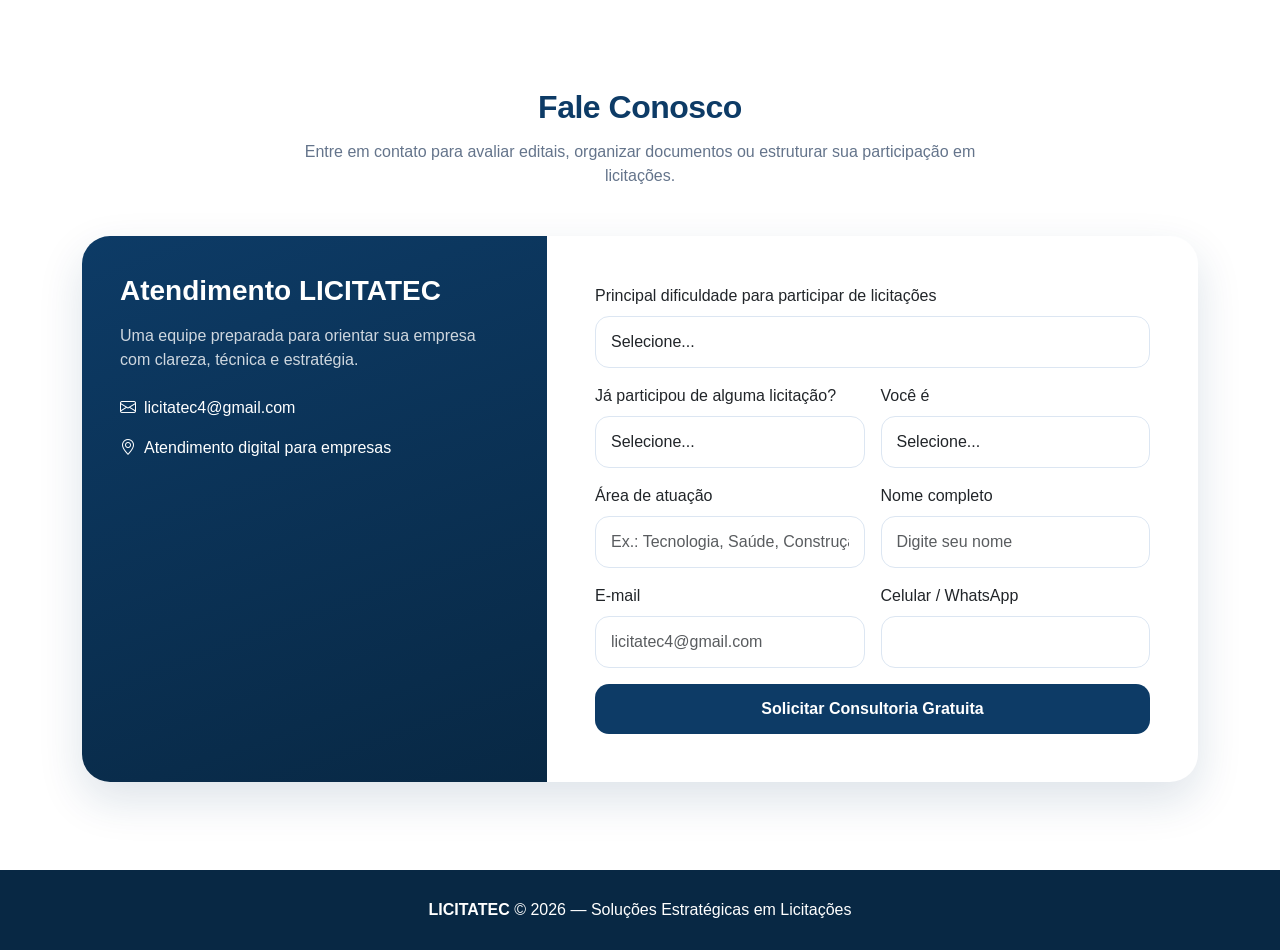
==== contato.html @ 5ff76749 "Adicionar ficheiro Adicionar ficheiro" ====
<!DOCTYPE html>
<html lang="pt-BR">
<head>
  <meta charset="UTF-8">
  <meta name="viewport" content="width=device-width, initial-scale=1.0">
  <meta name="description" content="Licitatec - Entre em Contato. Fale conosco e saiba como podemos ajudar sua empresa a vencer licitações.">
  <meta name="theme-color" content="#002B49">
  <title>Contato - Licitatec</title> 
    <link href="https://cdn.jsdelivr.net/npm/bootstrap@5.3.3/dist/css/bootstrap.min.css" rel="stylesheet" />
  <link href="https://cdn.jsdelivr.net/npm/bootstrap-icons@1.11.3/font/bootstrap-icons.css" rel="stylesheet" />
  <link rel="preconnect" href="https://images.unsplash.com" />
  <link rel="stylesheet" href="style.css">
</head>
<body>  
  <header>   

    <section id="contato" class="contact">
  <div class="container">
    <div class="text-center mb-5">
      <h2 class="section-title">Fale Conosco</h2>
      <p class="section-subtitle">Entre em contato para avaliar editais, organizar documentos ou estruturar sua participação em licitações.</p>
    </div>
    <div class="card contact-card">
      <div class="row g-0">
        <div class="col-lg-5">
          <div class="contact-info">
            <h3 class="fw-bold mb-3">Atendimento LICITATEC</h3>
            <p class="mb-4" style="color:rgba(255,255,255,.80)">Uma equipe preparada para orientar sua empresa com clareza, técnica e estratégia.</p>
            <p><i class="bi bi-envelope me-2"></i><a href="licitatec4@gmail.com">licitatec4@gmail.com</a></p>
            
            <p><i class="bi bi-geo-alt me-2"></i>Atendimento digital para empresas</p>
          </div>
        </div>
        <div class="col-lg-7">
          <form class="p-4 p-lg-5">
<div class="row g-3">
<div class="col-12">
<label class="form-label">Principal dificuldade para participar de licitações</label>
<select class="form-control"><option>Selecione...</option><option>Encontrar oportunidades</option><option>Entender os editais</option><option>Organizar a documentação</option><option>Cadastro em portais públicos</option><option>Recursos administrativos</option><option>Acompanhar processos licitatórios</option><option>Outra</option></select>
</div>
<div class="col-md-6">
<label class="form-label">Já participou de alguma licitação?</label>
<select class="form-control"><option>Selecione...</option><option>Sim</option><option>Não</option></select>
</div>
<div class="col-md-6">
<label class="form-label">Você é</label>
<select class="form-control"><option>Selecione...</option><option>Pessoa Jurídica (Empresa)</option><option>Pessoa Física</option></select>
</div>
<div class="col-md-6"><label class="form-label">Área de atuação</label><input class="form-control" placeholder="Ex.: Tecnologia, Saúde, Construção Civil"></div>
<div class="col-md-6"><label class="form-label">Nome completo</label><input class="form-control" placeholder="Digite seu nome"></div>
<div class="col-md-6"><label class="form-label">E-mail</label><input class="form-control" placeholder="licitatec4@gmail.com"></div>
<div class="col-md-6"><label class="form-label">Celular / WhatsApp</label><input class="form-control" placeholder=""></div>
<div class="col-12"><button type="button" class="btn btn-send w-100">Solicitar Consultoria Gratuita</button></div>
</div>
</form>
        </div>
      </div>
    </div>
  </div>
</section>
</section>

<footer class="footer text-center">
  <div class="container">
    <strong>LICITATEC</strong> © 2026 — Soluções Estratégicas em Licitações
  </div>

  <script src="script.js"></script>
</body>
</html>
---- style.css ----
:root{
      --primary:#0D3B66;
      --primary-dark:#082844;
      --secondary:#1E88E5;
      --accent:#F4B942;
      --light:#F8FAFC;
      --text:#1E293B;
      --muted:#64748B;
      --white:#FFFFFF;
      --shadow:0 18px 45px rgba(13,59,102,.14);
      --radius:22px;
    }

    *{box-sizing:border-box}
    html{scroll-behavior:smooth}
    body{
      font-family:Segoe UI,Roboto,Arial,sans-serif;
      background:var(--light);
      color:var(--text);
      overflow-x:hidden;
    }

    .navbar{
      background:rgba(13,59,102,.97);
      backdrop-filter:blur(12px);
      box-shadow:0 10px 30px rgba(0,0,0,.10);
    }
    .navbar-brand{letter-spacing:.5px}
    .brand-mark{
      width:38px;height:38px;border-radius:12px;
      display:inline-flex;align-items:center;justify-content:center;
      background:linear-gradient(135deg,var(--secondary),var(--accent));
      color:#fff;margin-right:10px;font-weight:800;
    }
    .nav-link{font-weight:500;opacity:.9}
    .nav-link:hover{opacity:1;color:#fff}

    .hero{
      min-height:100vh;
      display:flex;
      align-items:center;
      color:#fff;
      padding:150px 0 90px;
      background:
        linear-gradient(105deg,rgba(8,40,68,.96) 0%,rgba(13,59,102,.88) 47%,rgba(13,59,102,.62) 100%),
        url('https://images.unsplash.com/photo-1454165804606-c3d57bc86b40?auto=format&fit=crop&w=1800&q=85');
      background-size:cover;
      background-position:center;
      position:relative;
      overflow:hidden;
    }
    .hero:after{
      content:"";
      position:absolute;
      right:-160px;bottom:-180px;
      width:520px;height:520px;border-radius:50%;
      background:rgba(30,136,229,.25);
      filter:blur(5px);
    }
    .eyebrow{
      display:inline-flex;gap:8px;align-items:center;
      padding:9px 14px;border-radius:999px;
      background:rgba(255,255,255,.12);
      border:1px solid rgba(255,255,255,.24);
      font-size:.92rem;font-weight:600;margin-bottom:22px;
    }
    .hero h1{font-weight:800;letter-spacing:-1.2px;line-height:1.05}
    .hero .lead{max-width:720px;color:rgba(255,255,255,.88);font-size:1.22rem;margin-top:18px}
    .btn-main{
      background:#fff;color:var(--primary);border:none;font-weight:700;
      border-radius:14px;padding:14px 23px;box-shadow:0 12px 30px rgba(0,0,0,.18)
    }
    .btn-main:hover{background:#F1F5F9;color:var(--primary);transform:translateY(-2px)}
    .btn-outline-main{
      color:#fff;border:1px solid rgba(255,255,255,.55);font-weight:700;
      border-radius:14px;padding:14px 23px;background:rgba(255,255,255,.06)
    }
    .btn-outline-main:hover{background:#fff;color:var(--primary)}

    .hero-panel{
      position:relative;z-index:2;
      border-radius:28px;
      padding:20px;
      background:rgba(255,255,255,.10);
      border:1px solid rgba(255,255,255,.20);
      box-shadow:0 28px 70px rgba(0,0,0,.26);
      backdrop-filter:blur(14px);
    }
    .dashboard{
      background:#fff;color:var(--text);border-radius:22px;padding:22px;
    }
    .dash-top{display:flex;align-items:center;justify-content:space-between;margin-bottom:18px}
    .dot{width:10px;height:10px;border-radius:50%;display:inline-block;background:#CBD5E1;margin-right:6px}
    .dash-card{border:1px solid #E2E8F0;border-radius:18px;padding:16px;background:#F8FAFC;margin-bottom:14px}
    .progress{height:9px;border-radius:999px;background:#E2E8F0}
    .progress-bar{background:linear-gradient(90deg,var(--secondary),var(--accent))}
    .status-pill{font-size:.78rem;padding:6px 10px;border-radius:999px;background:#E0F2FE;color:#075985;font-weight:700}

    section{padding:88px 0}
    .section-title{color:var(--primary);font-weight:800;letter-spacing:-.5px}
    .section-subtitle{color:var(--muted);max-width:720px;margin:14px auto 0}

    .service-card{
      height:100%;border:none;border-radius:var(--radius);padding:30px;
      background:#fff;box-shadow:var(--shadow);transition:.28s ease;
      position:relative;overflow:hidden;
    }
    .service-card:before{
      content:"";position:absolute;top:0;left:0;right:0;height:5px;
      background:linear-gradient(90deg,var(--secondary),var(--accent));
    }
    .service-card:hover{transform:translateY(-8px);box-shadow:0 26px 55px rgba(13,59,102,.18)}
    .icon-box{
      width:58px;height:58px;border-radius:18px;
      display:flex;align-items:center;justify-content:center;
      background:#EAF4FF;color:var(--secondary);font-size:1.65rem;margin-bottom:20px;
    }
    .service-card h4{font-weight:750;color:var(--primary)}
    .service-card p{color:var(--muted);margin-bottom:0}

    .about{
      background:#fff;
    }
    .image-card{
      border-radius:28px;overflow:hidden;box-shadow:var(--shadow);position:relative;
    }
    .image-card img{width:100%;min-height:360px;object-fit:cover;display:block}
    .floating-badge{
      position:absolute;left:24px;bottom:24px;background:#fff;border-radius:18px;padding:16px 18px;
      box-shadow:0 18px 35px rgba(0,0,0,.14);font-weight:700;color:var(--primary)
    }
    .check-list{list-style:none;padding:0;margin:24px 0 0}
    .check-list li{margin-bottom:14px;color:var(--text)}
    .check-list i{color:var(--secondary);margin-right:8px}

    .stats-wrap{
      background:linear-gradient(135deg,var(--primary),var(--primary-dark));
      color:#fff;border-radius:32px;padding:48px 30px;box-shadow:var(--shadow)
    }
    .counter{font-size:2.55rem;font-weight:850;color:#fff;line-height:1}
    .stat-label{color:rgba(255,255,255,.78);margin-top:8px}

    .process-card{background:#fff;border-radius:22px;padding:26px;height:100%;box-shadow:var(--shadow)}
    .step-number{width:42px;height:42px;border-radius:14px;background:var(--primary);color:#fff;display:flex;align-items:center;justify-content:center;font-weight:800;margin-bottom:16px}

    .contact{background:#fff}
    .contact-card{border:0;border-radius:28px;box-shadow:var(--shadow);overflow:hidden}
    .contact-info{background:linear-gradient(160deg,var(--primary),var(--primary-dark));color:#fff;padding:38px;height:100%}
    .contact-info a{color:#fff;text-decoration:none}
    .form-control{border-radius:14px;padding:13px 15px;border:1px solid #DCE6F2}
    .form-control:focus{box-shadow:0 0 0 .25rem rgba(30,136,229,.14);border-color:var(--secondary)}
    .btn-send{background:var(--primary);color:#fff;border-radius:14px;padding:13px 20px;font-weight:750;border:0}
    .btn-send:hover{background:var(--primary-dark);color:#fff}

    .footer{background:var(--primary-dark);color:#fff;padding:28px 0}
    .email {
  color: #d44638; /* Vermelho padrão do Gmail */
  font-size: 24px; /* Ajuste o tamanho como preferir */
  text-decoration: none;
}

.email:hover {
  color: #b52f22; /* Cor um pouco mais escura ao passar o mouse */
}

    @media(max-width:991px){
      .hero{text-align:center;min-height:auto;padding-top:130px}
      .hero .lead{margin-left:auto;margin-right:auto}
      .hero-panel{margin-top:38px}
      section{padding:68px 0}
    }
    @media(max-width:576px){
      .hero h1{font-size:2.45rem}
      .btn-main,.btn-outline-main{width:100%;margin-bottom:10px}
      .hero-panel{display:none}
    }
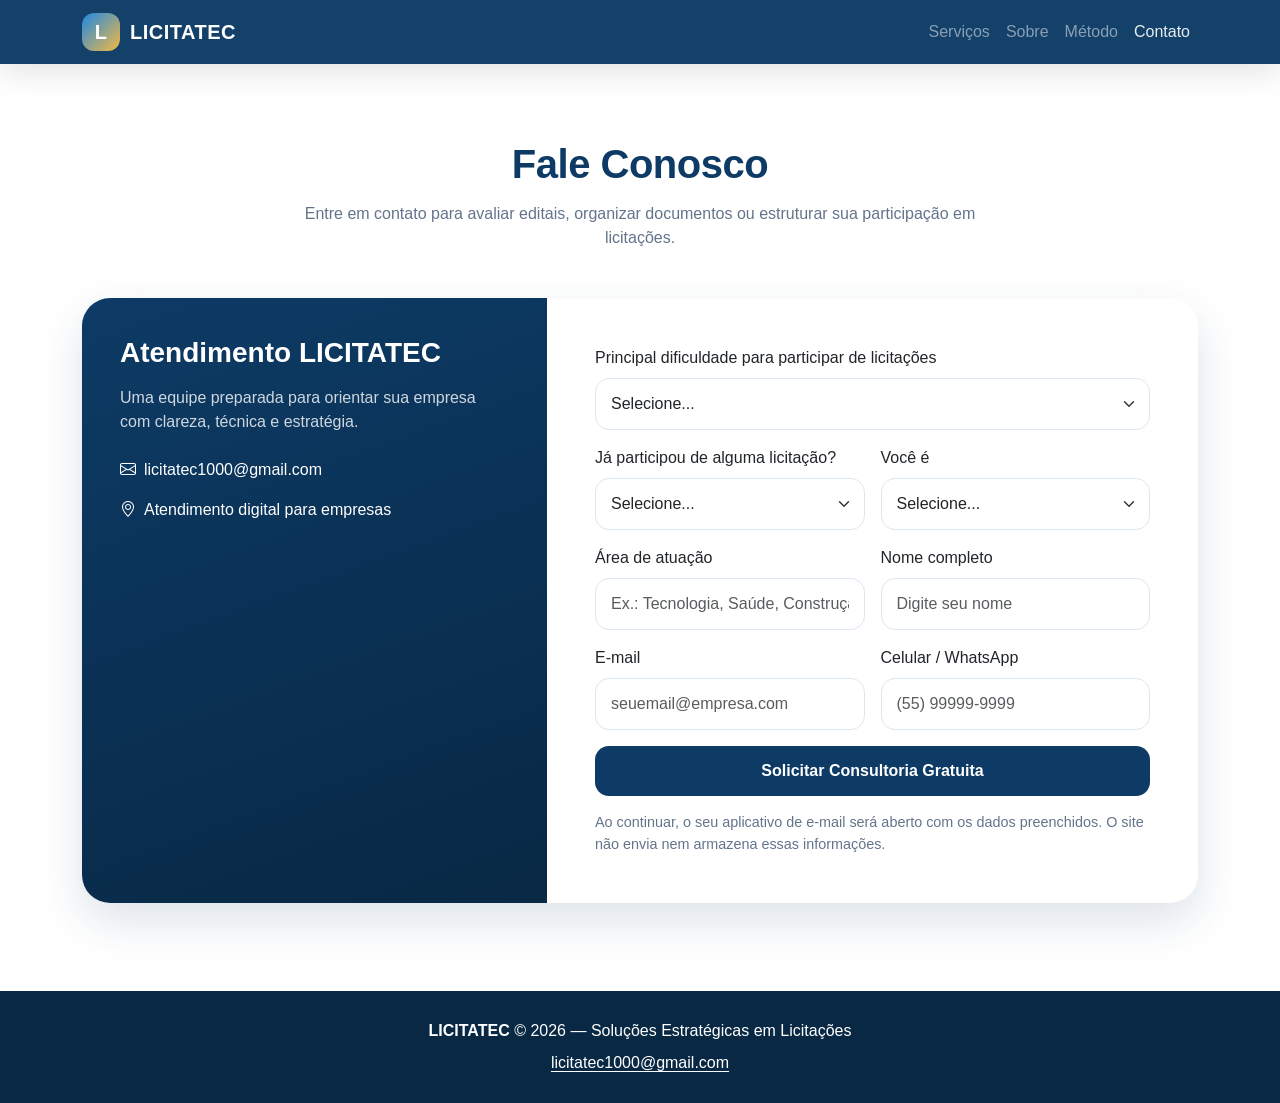
==== commit fc5775d0: "Adicionar o ficheiro Adicionar" ====
--- a/contato.html
+++ b/contato.html
@@ -3,68 +3,121 @@
 <head>
   <meta charset="UTF-8">
   <meta name="viewport" content="width=device-width, initial-scale=1.0">
-  <meta name="description" content="Licitatec - Entre em Contato. Fale conosco e saiba como podemos ajudar sua empresa a vencer licitações.">
-  <meta name="theme-color" content="#002B49">
-  <title>Contato - Licitatec</title> 
-    <link href="https://cdn.jsdelivr.net/npm/bootstrap@5.3.3/dist/css/bootstrap.min.css" rel="stylesheet" />
-  <link href="https://cdn.jsdelivr.net/npm/bootstrap-icons@1.11.3/font/bootstrap-icons.css" rel="stylesheet" />
-  <link rel="preconnect" href="https://images.unsplash.com" />
+  <meta name="description" content="Fale com a LICITATEC sobre análise de editais, documentação e consultoria especializada em licitações.">
+  <meta name="theme-color" content="#0D3B66">
+  <meta property="og:type" content="website">
+  <meta property="og:title" content="Fale com a LICITATEC | Consultoria em Licitações">
+  <meta property="og:description" content="Conte-nos como podemos apoiar a sua empresa em licitações públicas.">
+  <meta property="og:site_name" content="LICITATEC">
+  <meta property="og:image" content="https://images.unsplash.com/photo-1454165804606-c3d57bc86b40?auto=format&amp;fit=crop&amp;w=1200&amp;h=630&amp;q=85">
+  <meta name="twitter:card" content="summary_large_image">
+  <meta name="twitter:title" content="Fale com a LICITATEC | Consultoria em Licitações">
+  <meta name="twitter:description" content="Conte-nos como podemos apoiar a sua empresa em licitações públicas.">
+  <meta name="twitter:image" content="https://images.unsplash.com/photo-1454165804606-c3d57bc86b40?auto=format&amp;fit=crop&amp;w=1200&amp;h=630&amp;q=85">
+  <title>Contato - LICITATEC | Consultoria em Licitações</title>
+  <link rel="icon" type="image/svg+xml" href="favicon.svg">
+  <link href="https://cdn.jsdelivr.net/npm/bootstrap@5.3.3/dist/css/bootstrap.min.css" rel="stylesheet">
+  <link href="https://cdn.jsdelivr.net/npm/bootstrap-icons@1.11.3/font/bootstrap-icons.css" rel="stylesheet">
   <link rel="stylesheet" href="style.css">
 </head>
-<body>  
-  <header>   
-
+<body class="contact-page">
+  <nav class="navbar navbar-expand-lg navbar-dark fixed-top" aria-label="Navegação principal">
+    <div class="container">
+      <a class="navbar-brand fw-bold d-flex align-items-center" href="index.html#top"><span class="brand-mark" aria-hidden="true">L</span>LICITATEC</a>
+      <button class="navbar-toggler" type="button" data-bs-toggle="collapse" data-bs-target="#nav" aria-controls="nav" aria-expanded="false" aria-label="Abrir menu de navegação">
+        <span class="navbar-toggler-icon"></span>
+      </button>
+      <div class="collapse navbar-collapse" id="nav">
+        <ul class="navbar-nav ms-auto align-items-lg-center">
+          <li class="nav-item"><a class="nav-link" href="index.html#servicos">Serviços</a></li>
+          <li class="nav-item"><a class="nav-link" href="index.html#sobre">Sobre</a></li>
+          <li class="nav-item"><a class="nav-link" href="index.html#processo">Método</a></li>
+          
+          <li class="nav-item"><a class="nav-link active" aria-current="page" href="contato.html">Contato</a></li>
+        </ul>
+      </div>
+    </div>
+  </nav>
+  <main>
     <section id="contato" class="contact">
-  <div class="container">
-    <div class="text-center mb-5">
-      <h2 class="section-title">Fale Conosco</h2>
-      <p class="section-subtitle">Entre em contato para avaliar editais, organizar documentos ou estruturar sua participação em licitações.</p>
-    </div>
-    <div class="card contact-card">
-      <div class="row g-0">
-        <div class="col-lg-5">
-          <div class="contact-info">
-            <h3 class="fw-bold mb-3">Atendimento LICITATEC</h3>
-            <p class="mb-4" style="color:rgba(255,255,255,.80)">Uma equipe preparada para orientar sua empresa com clareza, técnica e estratégia.</p>
-            <p><i class="bi bi-envelope me-2"></i><a href="licitatec4@gmail.com">licitatec4@gmail.com</a></p>
-            
-            <p><i class="bi bi-geo-alt me-2"></i>Atendimento digital para empresas</p>
+      <div class="container">
+        <div class="text-center mb-5">
+          <h1 class="section-title">Fale Conosco</h1>
+          <p class="section-subtitle">Entre em contato para avaliar editais, organizar documentos ou estruturar sua participação em licitações.</p>
+        </div>
+        <div class="card contact-card">
+          <div class="row g-0">
+            <div class="col-lg-5">
+              <div class="contact-info">
+                <h2 class="h3 fw-bold mb-3">Atendimento LICITATEC</h2>
+                <p class="mb-4" style="color:rgba(255,255,255,.80)">Uma equipe preparada para orientar sua empresa com clareza, técnica e estratégia.</p>
+                <p><i class="bi bi-envelope me-2" aria-hidden="true"></i><a href="mailto:licitatec1000@gmail.com">licitatec1000@gmail.com</a></p>
+                <p><i class="bi bi-geo-alt me-2" aria-hidden="true"></i>Atendimento digital para empresas</p>
+              </div>
+            </div>
+            <div class="col-lg-7">
+              <form id="contact-form" class="p-4 p-lg-5">
+                <div class="row g-3">
+                  <div class="col-12">
+                    <label class="form-label" for="dificuldade">Principal dificuldade para participar de licitações</label>
+                    <select class="form-select" id="dificuldade" name="dificuldade" required>
+                      <option value="" selected disabled>Selecione...</option>
+                      <option>Encontrar oportunidades</option>
+                      <option>Entender os editais</option>
+                      <option>Organizar a documentação</option>
+                      <option>Cadastro em portais públicos</option>
+                      <option>Recursos administrativos</option>
+                      <option>Acompanhar processos licitatórios</option>
+                      <option>Outra</option>
+                    </select>
+                  </div>
+                  <div class="col-md-6">
+                    <label class="form-label" for="experiencia">Já participou de alguma licitação?</label>
+                    <select class="form-select" id="experiencia" name="experiencia">
+                      <option value="" selected>Selecione...</option><option>Sim</option><option>Não</option>
+                    </select>
+                  </div>
+                  <div class="col-md-6">
+                    <label class="form-label" for="perfil">Você é</label>
+                    <select class="form-select" id="perfil" name="perfil">
+                      <option value="" selected>Selecione...</option><option>Pessoa Jurídica (Empresa)</option><option>Pessoa Física</option>
+                    </select>
+                  </div>
+                  <div class="col-md-6">
+                    <label class="form-label" for="area">Área de atuação</label>
+                    <input class="form-control" id="area" name="area" autocomplete="organization-title" placeholder="Ex.: Tecnologia, Saúde, Construção Civil">
+                  </div>
+                  <div class="col-md-6">
+                    <label class="form-label" for="nome">Nome completo</label>
+                    <input class="form-control" id="nome" name="nome" autocomplete="name" placeholder="Digite seu nome" required>
+                  </div>
+                  <div class="col-md-6">
+                    <label class="form-label" for="email">E-mail</label>
+                    <input class="form-control" id="email" name="email" type="email" autocomplete="email" placeholder="seuemail@empresa.com" required>
+                  </div>
+                  <div class="col-md-6">
+                    <label class="form-label" for="telefone">Celular / WhatsApp</label>
+                    <input class="form-control" id="telefone" name="telefone" type="tel" autocomplete="tel" placeholder="(55) 99999-9999">
+                  </div>
+                  <div class="col-12">
+                    <button type="submit" class="btn btn-send w-100">Solicitar Consultoria Gratuita</button>
+                    <p class="form-note mt-3 mb-0">Ao continuar, o seu aplicativo de e-mail será aberto com os dados preenchidos. O site não envia nem armazena essas informações.</p>
+                  </div>
+                </div>
+              </form>
+            </div>
           </div>
         </div>
-        <div class="col-lg-7">
-          <form class="p-4 p-lg-5">
-<div class="row g-3">
-<div class="col-12">
-<label class="form-label">Principal dificuldade para participar de licitações</label>
-<select class="form-control"><option>Selecione...</option><option>Encontrar oportunidades</option><option>Entender os editais</option><option>Organizar a documentação</option><option>Cadastro em portais públicos</option><option>Recursos administrativos</option><option>Acompanhar processos licitatórios</option><option>Outra</option></select>
-</div>
-<div class="col-md-6">
-<label class="form-label">Já participou de alguma licitação?</label>
-<select class="form-control"><option>Selecione...</option><option>Sim</option><option>Não</option></select>
-</div>
-<div class="col-md-6">
-<label class="form-label">Você é</label>
-<select class="form-control"><option>Selecione...</option><option>Pessoa Jurídica (Empresa)</option><option>Pessoa Física</option></select>
-</div>
-<div class="col-md-6"><label class="form-label">Área de atuação</label><input class="form-control" placeholder="Ex.: Tecnologia, Saúde, Construção Civil"></div>
-<div class="col-md-6"><label class="form-label">Nome completo</label><input class="form-control" placeholder="Digite seu nome"></div>
-<div class="col-md-6"><label class="form-label">E-mail</label><input class="form-control" placeholder="licitatec4@gmail.com"></div>
-<div class="col-md-6"><label class="form-label">Celular / WhatsApp</label><input class="form-control" placeholder=""></div>
-<div class="col-12"><button type="button" class="btn btn-send w-100">Solicitar Consultoria Gratuita</button></div>
-</div>
-</form>
-        </div>
       </div>
+    </section>
+  </main>
+  <footer class="footer text-center">
+    <div class="container">
+      <strong>LICITATEC</strong> © 2026 — Soluções Estratégicas em Licitações
+      <div class="mt-2"><a class="footer-email" href="mailto:licitatec1000@gmail.com">licitatec1000@gmail.com</a></div>
     </div>
-  </div>
-</section>
-</section>
-
-<footer class="footer text-center">
-  <div class="container">
-    <strong>LICITATEC</strong> © 2026 — Soluções Estratégicas em Licitações
-  </div>
-
+  </footer>
+  <script src="https://cdn.jsdelivr.net/npm/bootstrap@5.3.3/dist/js/bootstrap.bundle.min.js"></script>
   <script src="script.js"></script>
 </body>
-</html>+</html>
--- a/style.css
+++ b/style.css
@@ -1,178 +1,187 @@
-
-    :root{
-      --primary:#0D3B66;
-      --primary-dark:#082844;
-      --secondary:#1E88E5;
-      --accent:#F4B942;
-      --light:#F8FAFC;
-      --text:#1E293B;
-      --muted:#64748B;
-      --white:#FFFFFF;
-      --shadow:0 18px 45px rgba(13,59,102,.14);
-      --radius:22px;
-    }
-
-    *{box-sizing:border-box}
-    html{scroll-behavior:smooth}
-    body{
-      font-family:Segoe UI,Roboto,Arial,sans-serif;
-      background:var(--light);
-      color:var(--text);
-      overflow-x:hidden;
-    }
-
-    .navbar{
-      background:rgba(13,59,102,.97);
-      backdrop-filter:blur(12px);
-      box-shadow:0 10px 30px rgba(0,0,0,.10);
-    }
-    .navbar-brand{letter-spacing:.5px}
-    .brand-mark{
-      width:38px;height:38px;border-radius:12px;
-      display:inline-flex;align-items:center;justify-content:center;
-      background:linear-gradient(135deg,var(--secondary),var(--accent));
-      color:#fff;margin-right:10px;font-weight:800;
-    }
-    .nav-link{font-weight:500;opacity:.9}
-    .nav-link:hover{opacity:1;color:#fff}
-
-    .hero{
-      min-height:100vh;
-      display:flex;
-      align-items:center;
-      color:#fff;
-      padding:150px 0 90px;
-      background:
-        linear-gradient(105deg,rgba(8,40,68,.96) 0%,rgba(13,59,102,.88) 47%,rgba(13,59,102,.62) 100%),
-        url('https://images.unsplash.com/photo-1454165804606-c3d57bc86b40?auto=format&fit=crop&w=1800&q=85');
-      background-size:cover;
-      background-position:center;
-      position:relative;
-      overflow:hidden;
-    }
-    .hero:after{
-      content:"";
-      position:absolute;
-      right:-160px;bottom:-180px;
-      width:520px;height:520px;border-radius:50%;
-      background:rgba(30,136,229,.25);
-      filter:blur(5px);
-    }
-    .eyebrow{
-      display:inline-flex;gap:8px;align-items:center;
-      padding:9px 14px;border-radius:999px;
-      background:rgba(255,255,255,.12);
-      border:1px solid rgba(255,255,255,.24);
-      font-size:.92rem;font-weight:600;margin-bottom:22px;
-    }
-    .hero h1{font-weight:800;letter-spacing:-1.2px;line-height:1.05}
-    .hero .lead{max-width:720px;color:rgba(255,255,255,.88);font-size:1.22rem;margin-top:18px}
-    .btn-main{
-      background:#fff;color:var(--primary);border:none;font-weight:700;
-      border-radius:14px;padding:14px 23px;box-shadow:0 12px 30px rgba(0,0,0,.18)
-    }
-    .btn-main:hover{background:#F1F5F9;color:var(--primary);transform:translateY(-2px)}
-    .btn-outline-main{
-      color:#fff;border:1px solid rgba(255,255,255,.55);font-weight:700;
-      border-radius:14px;padding:14px 23px;background:rgba(255,255,255,.06)
-    }
-    .btn-outline-main:hover{background:#fff;color:var(--primary)}
-
-    .hero-panel{
-      position:relative;z-index:2;
-      border-radius:28px;
-      padding:20px;
-      background:rgba(255,255,255,.10);
-      border:1px solid rgba(255,255,255,.20);
-      box-shadow:0 28px 70px rgba(0,0,0,.26);
-      backdrop-filter:blur(14px);
-    }
-    .dashboard{
-      background:#fff;color:var(--text);border-radius:22px;padding:22px;
-    }
-    .dash-top{display:flex;align-items:center;justify-content:space-between;margin-bottom:18px}
-    .dot{width:10px;height:10px;border-radius:50%;display:inline-block;background:#CBD5E1;margin-right:6px}
-    .dash-card{border:1px solid #E2E8F0;border-radius:18px;padding:16px;background:#F8FAFC;margin-bottom:14px}
-    .progress{height:9px;border-radius:999px;background:#E2E8F0}
-    .progress-bar{background:linear-gradient(90deg,var(--secondary),var(--accent))}
-    .status-pill{font-size:.78rem;padding:6px 10px;border-radius:999px;background:#E0F2FE;color:#075985;font-weight:700}
-
-    section{padding:88px 0}
-    .section-title{color:var(--primary);font-weight:800;letter-spacing:-.5px}
-    .section-subtitle{color:var(--muted);max-width:720px;margin:14px auto 0}
-
-    .service-card{
-      height:100%;border:none;border-radius:var(--radius);padding:30px;
-      background:#fff;box-shadow:var(--shadow);transition:.28s ease;
-      position:relative;overflow:hidden;
-    }
-    .service-card:before{
-      content:"";position:absolute;top:0;left:0;right:0;height:5px;
-      background:linear-gradient(90deg,var(--secondary),var(--accent));
-    }
-    .service-card:hover{transform:translateY(-8px);box-shadow:0 26px 55px rgba(13,59,102,.18)}
-    .icon-box{
-      width:58px;height:58px;border-radius:18px;
-      display:flex;align-items:center;justify-content:center;
-      background:#EAF4FF;color:var(--secondary);font-size:1.65rem;margin-bottom:20px;
-    }
-    .service-card h4{font-weight:750;color:var(--primary)}
-    .service-card p{color:var(--muted);margin-bottom:0}
-
-    .about{
-      background:#fff;
-    }
-    .image-card{
-      border-radius:28px;overflow:hidden;box-shadow:var(--shadow);position:relative;
-    }
-    .image-card img{width:100%;min-height:360px;object-fit:cover;display:block}
-    .floating-badge{
-      position:absolute;left:24px;bottom:24px;background:#fff;border-radius:18px;padding:16px 18px;
-      box-shadow:0 18px 35px rgba(0,0,0,.14);font-weight:700;color:var(--primary)
-    }
-    .check-list{list-style:none;padding:0;margin:24px 0 0}
-    .check-list li{margin-bottom:14px;color:var(--text)}
-    .check-list i{color:var(--secondary);margin-right:8px}
-
-    .stats-wrap{
-      background:linear-gradient(135deg,var(--primary),var(--primary-dark));
-      color:#fff;border-radius:32px;padding:48px 30px;box-shadow:var(--shadow)
-    }
-    .counter{font-size:2.55rem;font-weight:850;color:#fff;line-height:1}
-    .stat-label{color:rgba(255,255,255,.78);margin-top:8px}
-
-    .process-card{background:#fff;border-radius:22px;padding:26px;height:100%;box-shadow:var(--shadow)}
-    .step-number{width:42px;height:42px;border-radius:14px;background:var(--primary);color:#fff;display:flex;align-items:center;justify-content:center;font-weight:800;margin-bottom:16px}
-
-    .contact{background:#fff}
-    .contact-card{border:0;border-radius:28px;box-shadow:var(--shadow);overflow:hidden}
-    .contact-info{background:linear-gradient(160deg,var(--primary),var(--primary-dark));color:#fff;padding:38px;height:100%}
-    .contact-info a{color:#fff;text-decoration:none}
-    .form-control{border-radius:14px;padding:13px 15px;border:1px solid #DCE6F2}
-    .form-control:focus{box-shadow:0 0 0 .25rem rgba(30,136,229,.14);border-color:var(--secondary)}
-    .btn-send{background:var(--primary);color:#fff;border-radius:14px;padding:13px 20px;font-weight:750;border:0}
-    .btn-send:hover{background:var(--primary-dark);color:#fff}
-
-    .footer{background:var(--primary-dark);color:#fff;padding:28px 0}
-    .email {
-  color: #d44638; /* Vermelho padrão do Gmail */
-  font-size: 24px; /* Ajuste o tamanho como preferir */
-  text-decoration: none;
-}
-
-.email:hover {
-  color: #b52f22; /* Cor um pouco mais escura ao passar o mouse */
-}
-
-    @media(max-width:991px){
-      .hero{text-align:center;min-height:auto;padding-top:130px}
-      .hero .lead{margin-left:auto;margin-right:auto}
-      .hero-panel{margin-top:38px}
-      section{padding:68px 0}
-    }
-    @media(max-width:576px){
-      .hero h1{font-size:2.45rem}
-      .btn-main,.btn-outline-main{width:100%;margin-bottom:10px}
-      .hero-panel{display:none}
-    }
-  +
+    :root{
+      --primary:#0D3B66;
+      --primary-dark:#082844;
+      --secondary:#1E88E5;
+      --accent:#F4B942;
+      --light:#F8FAFC;
+      --text:#1E293B;
+      --muted:#64748B;
+      --white:#FFFFFF;
+      --shadow:0 18px 45px rgba(13,59,102,.14);
+      --radius:22px;
+    }
+
+    *{box-sizing:border-box}
+    html{scroll-behavior:smooth}
+    body{
+      font-family:Segoe UI,Roboto,Arial,sans-serif;
+      background:var(--light);
+      color:var(--text);
+      overflow-x:hidden;
+    }
+
+    .navbar{
+      background:rgba(13,59,102,.97);
+      backdrop-filter:blur(12px);
+      box-shadow:0 10px 30px rgba(0,0,0,.10);
+    }
+    .navbar-brand{letter-spacing:.5px}
+    .brand-mark{
+      width:38px;height:38px;border-radius:12px;
+      display:inline-flex;align-items:center;justify-content:center;
+      background:linear-gradient(135deg,var(--secondary),var(--accent));
+      color:#fff;margin-right:10px;font-weight:800;
+    }
+    .nav-link{font-weight:500;opacity:.9}
+    .nav-link:hover{opacity:1;color:#fff}
+
+    .hero{
+      min-height:100vh;
+      display:flex;
+      align-items:center;
+      color:#fff;
+      padding:150px 0 90px;
+      background:
+        linear-gradient(105deg,rgba(8,40,68,.96) 0%,rgba(13,59,102,.88) 47%,rgba(13,59,102,.62) 100%),
+        url('https://images.unsplash.com/photo-1454165804606-c3d57bc86b40?auto=format&fit=crop&w=1800&q=85');
+      background-size:cover;
+      background-position:center;
+      position:relative;
+      overflow:hidden;
+    }
+    .hero:after{
+      content:"";
+      position:absolute;
+      right:-160px;bottom:-180px;
+      width:520px;height:520px;border-radius:50%;
+      background:rgba(30,136,229,.25);
+      filter:blur(5px);
+    }
+    .eyebrow{
+      display:inline-flex;gap:8px;align-items:center;
+      padding:9px 14px;border-radius:999px;
+      background:rgba(255,255,255,.12);
+      border:1px solid rgba(255,255,255,.24);
+      font-size:.92rem;font-weight:600;margin-bottom:22px;
+    }
+    .hero h1{font-weight:800;letter-spacing:-1.2px;line-height:1.05}
+    .hero .lead{max-width:720px;color:rgba(255,255,255,.88);font-size:1.22rem;margin-top:18px}
+    .btn-main{
+      background:#fff;color:var(--primary);border:none;font-weight:700;
+      border-radius:14px;padding:14px 23px;box-shadow:0 12px 30px rgba(0,0,0,.18)
+    }
+    .btn-main:hover{background:#F1F5F9;color:var(--primary);transform:translateY(-2px)}
+    .btn-outline-main{
+      color:#fff;border:1px solid rgba(255,255,255,.55);font-weight:700;
+      border-radius:14px;padding:14px 23px;background:rgba(255,255,255,.06)
+    }
+    .btn-outline-main:hover{background:#fff;color:var(--primary)}
+
+    .hero-panel{
+      position:relative;z-index:2;
+      border-radius:28px;
+      padding:20px;
+      background:rgba(255,255,255,.10);
+      border:1px solid rgba(255,255,255,.20);
+      box-shadow:0 28px 70px rgba(0,0,0,.26);
+      backdrop-filter:blur(14px);
+    }
+    .dashboard{
+      background:#fff;color:var(--text);border-radius:22px;padding:22px;
+    }
+    .dash-top{display:flex;align-items:center;justify-content:space-between;margin-bottom:18px}
+    .dot{width:10px;height:10px;border-radius:50%;display:inline-block;background:#CBD5E1;margin-right:6px}
+    .dash-card{border:1px solid #E2E8F0;border-radius:18px;padding:16px;background:#F8FAFC;margin-bottom:14px}
+    .progress{height:9px;border-radius:999px;background:#E2E8F0}
+    .progress-bar{background:linear-gradient(90deg,var(--secondary),var(--accent))}
+    .status-pill{font-size:.78rem;padding:6px 10px;border-radius:999px;background:#E0F2FE;color:#075985;font-weight:700}
+
+    section{padding:88px 0}
+    .section-title{color:var(--primary);font-weight:800;letter-spacing:-.5px}
+    .section-subtitle{color:var(--muted);max-width:720px;margin:14px auto 0}
+
+    .service-card{
+      height:100%;border:none;border-radius:var(--radius);padding:30px;
+      background:#fff;box-shadow:var(--shadow);transition:.28s ease;
+      position:relative;overflow:hidden;
+    }
+    .service-card:before{
+      content:"";position:absolute;top:0;left:0;right:0;height:5px;
+      background:linear-gradient(90deg,var(--secondary),var(--accent));
+    }
+    .service-card:hover{transform:translateY(-8px);box-shadow:0 26px 55px rgba(13,59,102,.18)}
+    .icon-box{
+      width:58px;height:58px;border-radius:18px;
+      display:flex;align-items:center;justify-content:center;
+      background:#EAF4FF;color:var(--secondary);font-size:1.65rem;margin-bottom:20px;
+    }
+    .service-card h4{font-weight:750;color:var(--primary)}
+    .service-card p{color:var(--muted);margin-bottom:0}
+
+    .about{
+      background:#fff;
+    }
+    .image-card{
+      border-radius:28px;overflow:hidden;box-shadow:var(--shadow);position:relative;
+    }
+    .image-card img{width:100%;min-height:360px;object-fit:cover;display:block}
+    .floating-badge{
+      position:absolute;left:24px;bottom:24px;background:#fff;border-radius:18px;padding:16px 18px;
+      box-shadow:0 18px 35px rgba(0,0,0,.14);font-weight:700;color:var(--primary)
+    }
+    .check-list{list-style:none;padding:0;margin:24px 0 0}
+    .check-list li{margin-bottom:14px;color:var(--text)}
+    .check-list i{color:var(--secondary);margin-right:8px}
+
+    .stats-wrap{
+      background:linear-gradient(135deg,var(--primary),var(--primary-dark));
+      color:#fff;border-radius:32px;padding:48px 30px;box-shadow:var(--shadow)
+    }
+    .counter{font-size:2.55rem;font-weight:850;color:#fff;line-height:1}
+    .stat-label{color:rgba(255,255,255,.78);margin-top:8px}
+
+    .process-card{background:#fff;border-radius:22px;padding:26px;height:100%;box-shadow:var(--shadow)}
+    .step-number{width:42px;height:42px;border-radius:14px;background:var(--primary);color:#fff;display:flex;align-items:center;justify-content:center;font-weight:800;margin-bottom:16px}
+
+    .contact{background:#fff}
+    .contact-card{border:0;border-radius:28px;box-shadow:var(--shadow);overflow:hidden}
+    .contact-info{background:linear-gradient(160deg,var(--primary),var(--primary-dark));color:#fff;padding:38px;height:100%}
+    .contact-info a{color:#fff;text-decoration:none}
+    .form-control{border-radius:14px;padding:13px 15px;border:1px solid #DCE6F2}
+    .form-control:focus{box-shadow:0 0 0 .25rem rgba(30,136,229,.14);border-color:var(--secondary)}
+    .btn-send{background:var(--primary);color:#fff;border-radius:14px;padding:13px 20px;font-weight:750;border:0}
+    .btn-send:hover{background:var(--primary-dark);color:#fff}
+
+    .footer{background:var(--primary-dark);color:#fff;padding:28px 0}
+    .email {
+  color: #d44638; /* Vermelho padrão do Gmail */
+  font-size: 24px; /* Ajuste o tamanho como preferir */
+  text-decoration: none;
+}
+
+.email:hover {
+  color: #b52f22; /* Cor um pouco mais escura ao passar o mouse */
+}
+
+    @media(max-width:991px){
+      .hero{text-align:center;min-height:auto;padding-top:130px}
+      .hero .lead{margin-left:auto;margin-right:auto}
+      .hero-panel{margin-top:38px}
+      section{padding:68px 0}
+    }
+    @media(max-width:576px){
+      .hero h1{font-size:2.45rem}
+      .btn-main,.btn-outline-main{width:100%;margin-bottom:10px}
+      .hero-panel{display:none}
+    }
+
+
+/* Contact page accessibility and mobile spacing */
+.contact-page #contato{padding-top:140px}
+.form-select{border-radius:14px;padding:13px 15px;border:1px solid #DCE6F2}
+.form-select:focus{box-shadow:0 0 0 .25rem rgba(30,136,229,.14);border-color:var(--secondary)}
+.form-note{font-size:.9rem;line-height:1.5;color:var(--muted)}
+.footer-email{color:#fff;text-decoration:underline;text-underline-offset:3px}
+.footer-email:hover{color:#F4B942}
+@media(max-width:576px){.contact-page #contato{padding-top:112px}.contact-info{padding:30px 24px}}
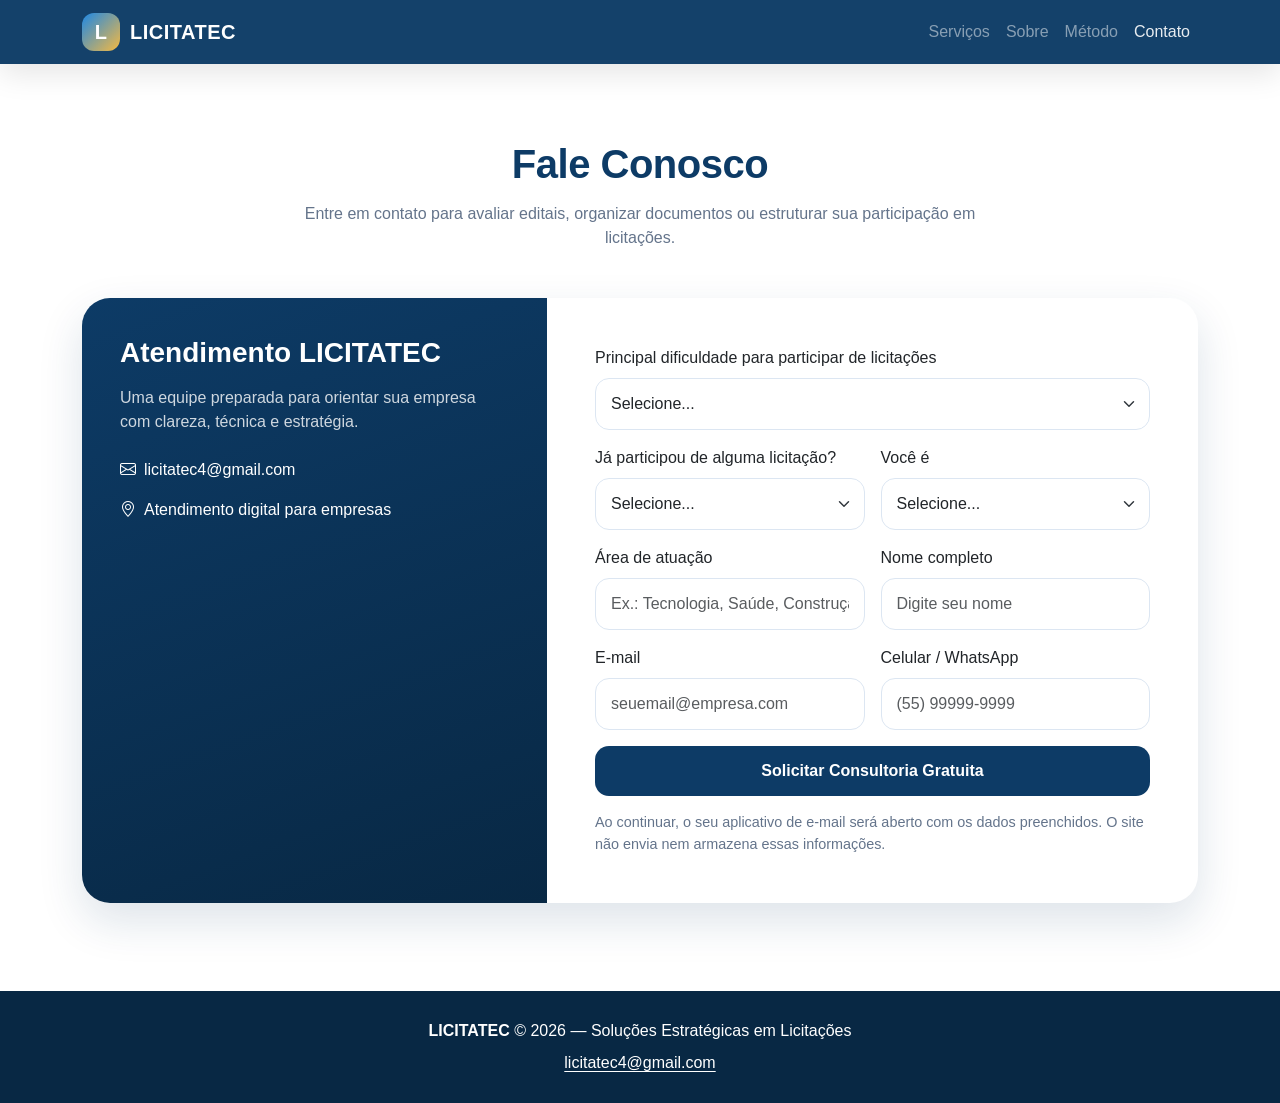
==== commit b785a89d: "Update contact email address in contato.html" ====
--- a/contato.html
+++ b/contato.html
@@ -51,7 +51,7 @@
               <div class="contact-info">
                 <h2 class="h3 fw-bold mb-3">Atendimento LICITATEC</h2>
                 <p class="mb-4" style="color:rgba(255,255,255,.80)">Uma equipe preparada para orientar sua empresa com clareza, técnica e estratégia.</p>
-                <p><i class="bi bi-envelope me-2" aria-hidden="true"></i><a href="mailto:licitatec1000@gmail.com">licitatec1000@gmail.com</a></p>
+                <p><i class="bi bi-envelope me-2" aria-hidden="true"></i><a href="licitatec4@gmail.com">licitatec4@gmail.com</a></p>
                 <p><i class="bi bi-geo-alt me-2" aria-hidden="true"></i>Atendimento digital para empresas</p>
               </div>
             </div>
@@ -114,7 +114,7 @@
   <footer class="footer text-center">
     <div class="container">
       <strong>LICITATEC</strong> © 2026 — Soluções Estratégicas em Licitações
-      <div class="mt-2"><a class="footer-email" href="mailto:licitatec1000@gmail.com">licitatec1000@gmail.com</a></div>
+      <div class="mt-2"><a class="footer-email" href="mailto:licitatec4@gmail.com">licitatec4@gmail.com</a></div>
     </div>
   </footer>
   <script src="https://cdn.jsdelivr.net/npm/bootstrap@5.3.3/dist/js/bootstrap.bundle.min.js"></script>
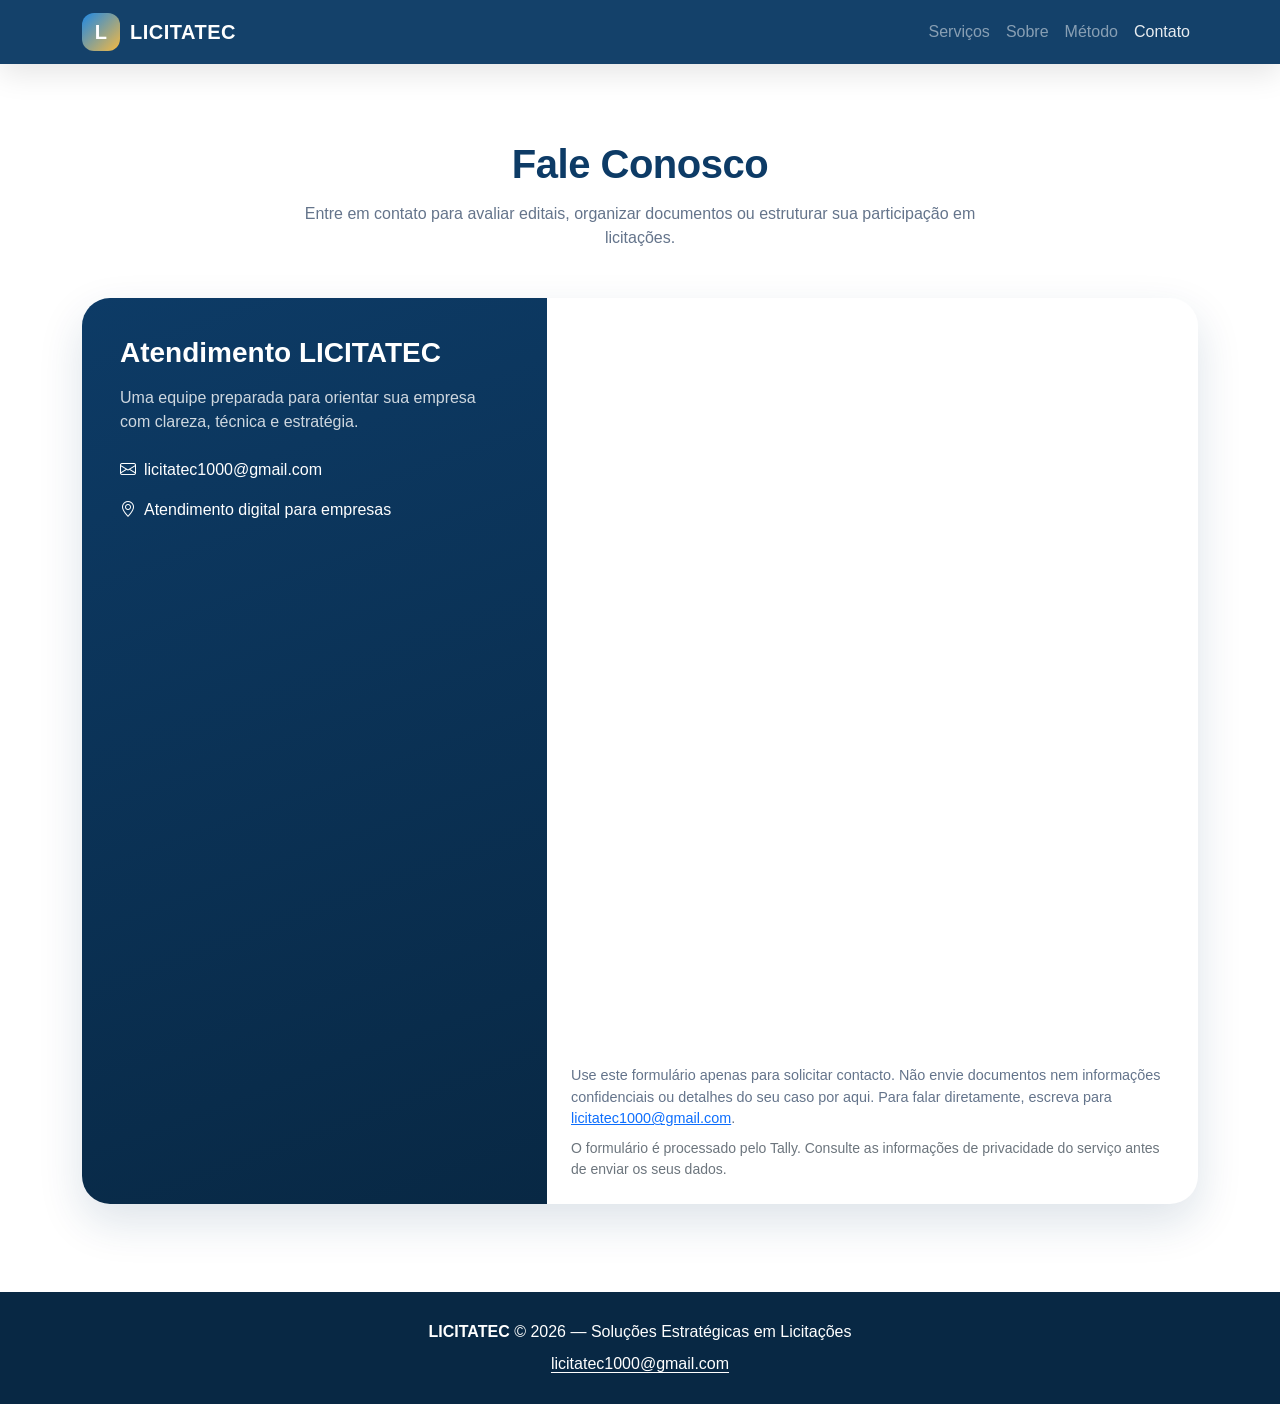
==== commit e2c8113f: "Adicionar ficheiro Adicionar ficheiro" ====
--- a/contato.html
+++ b/contato.html
@@ -32,7 +32,6 @@
           <li class="nav-item"><a class="nav-link" href="index.html#servicos">Serviços</a></li>
           <li class="nav-item"><a class="nav-link" href="index.html#sobre">Sobre</a></li>
           <li class="nav-item"><a class="nav-link" href="index.html#processo">Método</a></li>
-          
           <li class="nav-item"><a class="nav-link active" aria-current="page" href="contato.html">Contato</a></li>
         </ul>
       </div>
@@ -51,60 +50,25 @@
               <div class="contact-info">
                 <h2 class="h3 fw-bold mb-3">Atendimento LICITATEC</h2>
                 <p class="mb-4" style="color:rgba(255,255,255,.80)">Uma equipe preparada para orientar sua empresa com clareza, técnica e estratégia.</p>
-                <p><i class="bi bi-envelope me-2" aria-hidden="true"></i><a href="licitatec4@gmail.com">licitatec4@gmail.com</a></p>
+                <p><i class="bi bi-envelope me-2" aria-hidden="true"></i><a href="mailto:licitatec1000@gmail.com">licitatec1000@gmail.com</a></p>
                 <p><i class="bi bi-geo-alt me-2" aria-hidden="true"></i>Atendimento digital para empresas</p>
               </div>
             </div>
             <div class="col-lg-7">
-              <form id="contact-form" class="p-4 p-lg-5">
-                <div class="row g-3">
-                  <div class="col-12">
-                    <label class="form-label" for="dificuldade">Principal dificuldade para participar de licitações</label>
-                    <select class="form-select" id="dificuldade" name="dificuldade" required>
-                      <option value="" selected disabled>Selecione...</option>
-                      <option>Encontrar oportunidades</option>
-                      <option>Entender os editais</option>
-                      <option>Organizar a documentação</option>
-                      <option>Cadastro em portais públicos</option>
-                      <option>Recursos administrativos</option>
-                      <option>Acompanhar processos licitatórios</option>
-                      <option>Outra</option>
-                    </select>
-                  </div>
-                  <div class="col-md-6">
-                    <label class="form-label" for="experiencia">Já participou de alguma licitação?</label>
-                    <select class="form-select" id="experiencia" name="experiencia">
-                      <option value="" selected>Selecione...</option><option>Sim</option><option>Não</option>
-                    </select>
-                  </div>
-                  <div class="col-md-6">
-                    <label class="form-label" for="perfil">Você é</label>
-                    <select class="form-select" id="perfil" name="perfil">
-                      <option value="" selected>Selecione...</option><option>Pessoa Jurídica (Empresa)</option><option>Pessoa Física</option>
-                    </select>
-                  </div>
-                  <div class="col-md-6">
-                    <label class="form-label" for="area">Área de atuação</label>
-                    <input class="form-control" id="area" name="area" autocomplete="organization-title" placeholder="Ex.: Tecnologia, Saúde, Construção Civil">
-                  </div>
-                  <div class="col-md-6">
-                    <label class="form-label" for="nome">Nome completo</label>
-                    <input class="form-control" id="nome" name="nome" autocomplete="name" placeholder="Digite seu nome" required>
-                  </div>
-                  <div class="col-md-6">
-                    <label class="form-label" for="email">E-mail</label>
-                    <input class="form-control" id="email" name="email" type="email" autocomplete="email" placeholder="seuemail@empresa.com" required>
-                  </div>
-                  <div class="col-md-6">
-                    <label class="form-label" for="telefone">Celular / WhatsApp</label>
-                    <input class="form-control" id="telefone" name="telefone" type="tel" autocomplete="tel" placeholder="(55) 99999-9999">
-                  </div>
-                  <div class="col-12">
-                    <button type="submit" class="btn btn-send w-100">Solicitar Consultoria Gratuita</button>
-                    <p class="form-note mt-3 mb-0">Ao continuar, o seu aplicativo de e-mail será aberto com os dados preenchidos. O site não envia nem armazena essas informações.</p>
-                  </div>
-                </div>
-              </form>
+              <div class="p-3 p-lg-4">
+                <iframe
+                  src="https://tally.so/embed/VpjM9J?alignLeft=1&amp;hideTitle=1&amp;transparentBackground=1"
+                  loading="lazy"
+                  width="100%"
+                  height="720"
+                  frameborder="0"
+                  marginheight="0"
+                  marginwidth="0"
+                  title="Solicitar contacto e consultoria à LICITATEC">
+                </iframe>
+                <p class="form-note mt-3 mb-0">Use este formulário apenas para solicitar contacto. Não envie documentos nem informações confidenciais ou detalhes do seu caso por aqui. Para falar diretamente, escreva para <a href="mailto:licitatec1000@gmail.com">licitatec1000@gmail.com</a>.</p>
+                <p class="small text-secondary mt-2 mb-0">O formulário é processado pelo Tally. Consulte as informações de privacidade do serviço antes de enviar os seus dados.</p>
+              </div>
             </div>
           </div>
         </div>
@@ -114,7 +78,7 @@
   <footer class="footer text-center">
     <div class="container">
       <strong>LICITATEC</strong> © 2026 — Soluções Estratégicas em Licitações
-      <div class="mt-2"><a class="footer-email" href="mailto:licitatec4@gmail.com">licitatec4@gmail.com</a></div>
+      <div class="mt-2"><a class="footer-email" href="mailto:licitatec1000@gmail.com">licitatec1000@gmail.com</a></div>
     </div>
   </footer>
   <script src="https://cdn.jsdelivr.net/npm/bootstrap@5.3.3/dist/js/bootstrap.bundle.min.js"></script>
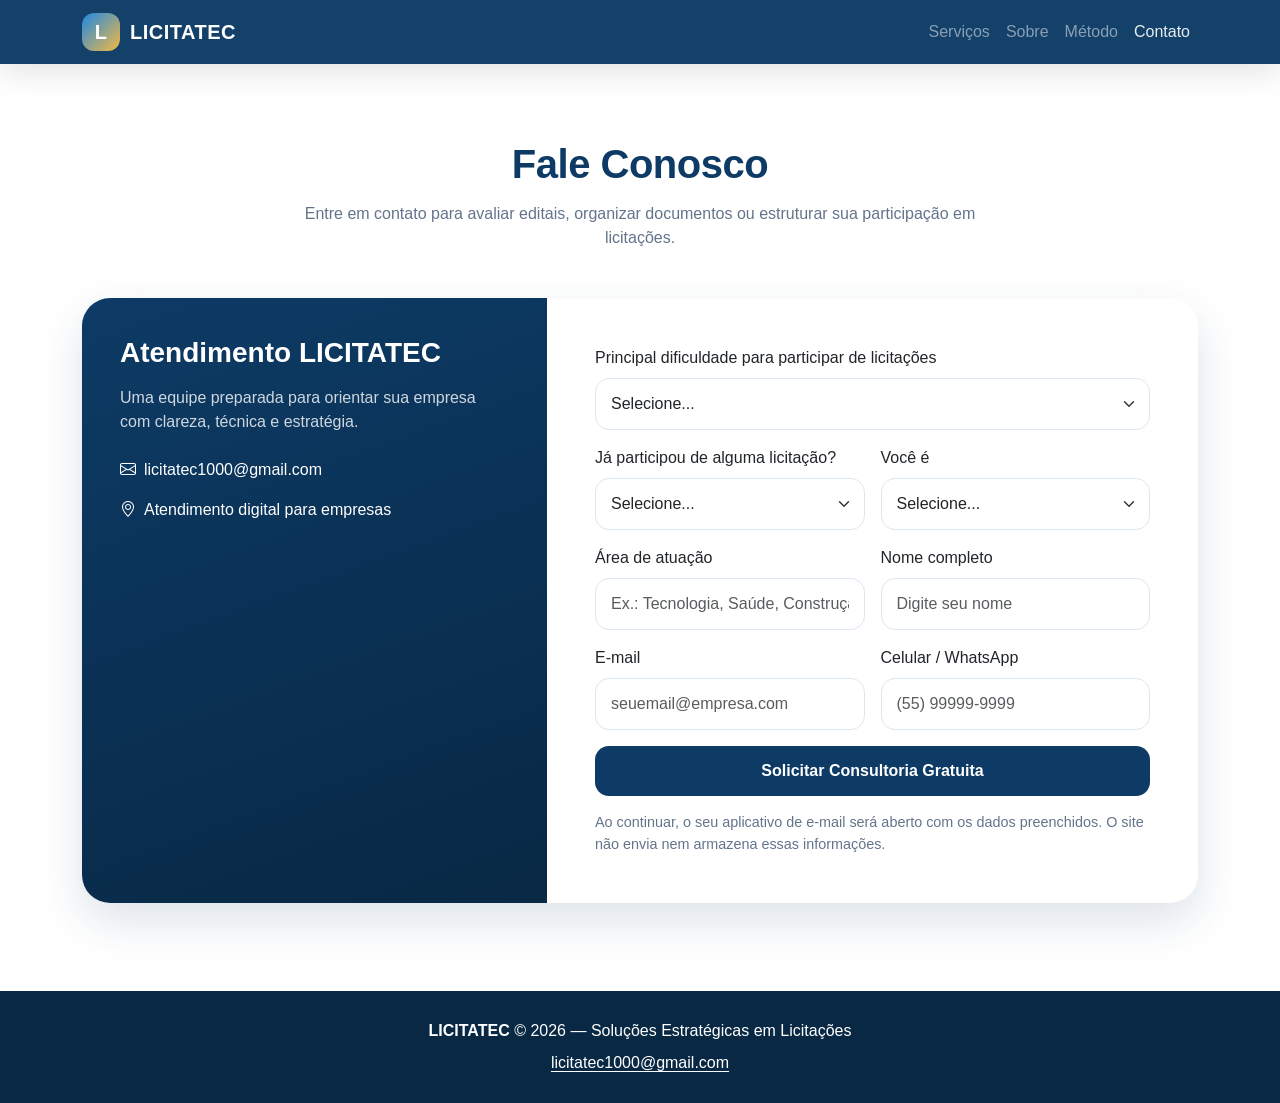
==== commit a437ee16: "Adicionar ficheiro Adicionar ficheiro" ====
--- a/contato.html
+++ b/contato.html
@@ -32,6 +32,7 @@
           <li class="nav-item"><a class="nav-link" href="index.html#servicos">Serviços</a></li>
           <li class="nav-item"><a class="nav-link" href="index.html#sobre">Sobre</a></li>
           <li class="nav-item"><a class="nav-link" href="index.html#processo">Método</a></li>
+          
           <li class="nav-item"><a class="nav-link active" aria-current="page" href="contato.html">Contato</a></li>
         </ul>
       </div>
@@ -55,20 +56,55 @@
               </div>
             </div>
             <div class="col-lg-7">
-              <div class="p-3 p-lg-4">
-                <iframe
-                  src="https://tally.so/embed/VpjM9J?alignLeft=1&amp;hideTitle=1&amp;transparentBackground=1"
-                  loading="lazy"
-                  width="100%"
-                  height="720"
-                  frameborder="0"
-                  marginheight="0"
-                  marginwidth="0"
-                  title="Solicitar contacto e consultoria à LICITATEC">
-                </iframe>
-                <p class="form-note mt-3 mb-0">Use este formulário apenas para solicitar contacto. Não envie documentos nem informações confidenciais ou detalhes do seu caso por aqui. Para falar diretamente, escreva para <a href="mailto:licitatec1000@gmail.com">licitatec1000@gmail.com</a>.</p>
-                <p class="small text-secondary mt-2 mb-0">O formulário é processado pelo Tally. Consulte as informações de privacidade do serviço antes de enviar os seus dados.</p>
-              </div>
+              <form id="contact-form" class="p-4 p-lg-5">
+                <div class="row g-3">
+                  <div class="col-12">
+                    <label class="form-label" for="dificuldade">Principal dificuldade para participar de licitações</label>
+                    <select class="form-select" id="dificuldade" name="dificuldade" required>
+                      <option value="" selected disabled>Selecione...</option>
+                      <option>Encontrar oportunidades</option>
+                      <option>Entender os editais</option>
+                      <option>Organizar a documentação</option>
+                      <option>Cadastro em portais públicos</option>
+                      <option>Recursos administrativos</option>
+                      <option>Acompanhar processos licitatórios</option>
+                      <option>Outra</option>
+                    </select>
+                  </div>
+                  <div class="col-md-6">
+                    <label class="form-label" for="experiencia">Já participou de alguma licitação?</label>
+                    <select class="form-select" id="experiencia" name="experiencia">
+                      <option value="" selected>Selecione...</option><option>Sim</option><option>Não</option>
+                    </select>
+                  </div>
+                  <div class="col-md-6">
+                    <label class="form-label" for="perfil">Você é</label>
+                    <select class="form-select" id="perfil" name="perfil">
+                      <option value="" selected>Selecione...</option><option>Pessoa Jurídica (Empresa)</option><option>Pessoa Física</option>
+                    </select>
+                  </div>
+                  <div class="col-md-6">
+                    <label class="form-label" for="area">Área de atuação</label>
+                    <input class="form-control" id="area" name="area" autocomplete="organization-title" placeholder="Ex.: Tecnologia, Saúde, Construção Civil">
+                  </div>
+                  <div class="col-md-6">
+                    <label class="form-label" for="nome">Nome completo</label>
+                    <input class="form-control" id="nome" name="nome" autocomplete="name" placeholder="Digite seu nome" required>
+                  </div>
+                  <div class="col-md-6">
+                    <label class="form-label" for="email">E-mail</label>
+                    <input class="form-control" id="email" name="email" type="email" autocomplete="email" placeholder="seuemail@empresa.com" required>
+                  </div>
+                  <div class="col-md-6">
+                    <label class="form-label" for="telefone">Celular / WhatsApp</label>
+                    <input class="form-control" id="telefone" name="telefone" type="tel" autocomplete="tel" placeholder="(55) 99999-9999">
+                  </div>
+                  <div class="col-12">
+                    <button type="submit" class="btn btn-send w-100">Solicitar Consultoria Gratuita</button>
+                    <p class="form-note mt-3 mb-0">Ao continuar, o seu aplicativo de e-mail será aberto com os dados preenchidos. O site não envia nem armazena essas informações.</p>
+                  </div>
+                </div>
+              </form>
             </div>
           </div>
         </div>
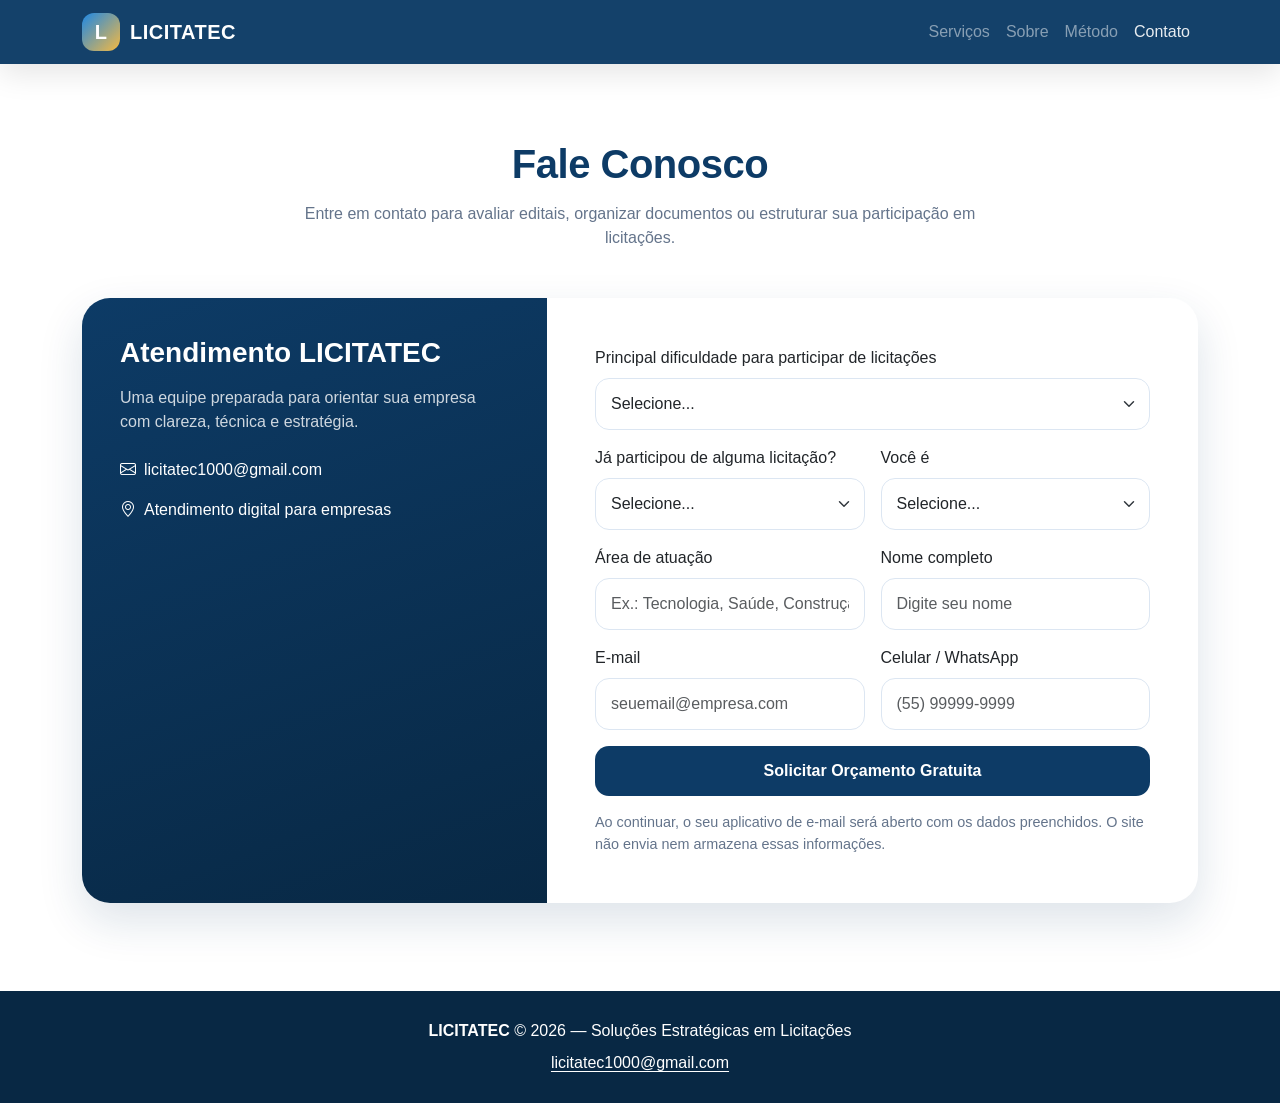
==== commit e99d06ce: "Change button text from 'Consultoria' to 'Orçamento' alteraçao" ====
--- a/contato.html
+++ b/contato.html
@@ -100,7 +100,7 @@
                     <input class="form-control" id="telefone" name="telefone" type="tel" autocomplete="tel" placeholder="(55) 99999-9999">
                   </div>
                   <div class="col-12">
-                    <button type="submit" class="btn btn-send w-100">Solicitar Consultoria Gratuita</button>
+                    <button type="submit" class="btn btn-send w-100">Solicitar Orçamento Gratuita</button>
                     <p class="form-note mt-3 mb-0">Ao continuar, o seu aplicativo de e-mail será aberto com os dados preenchidos. O site não envia nem armazena essas informações.</p>
                   </div>
                 </div>
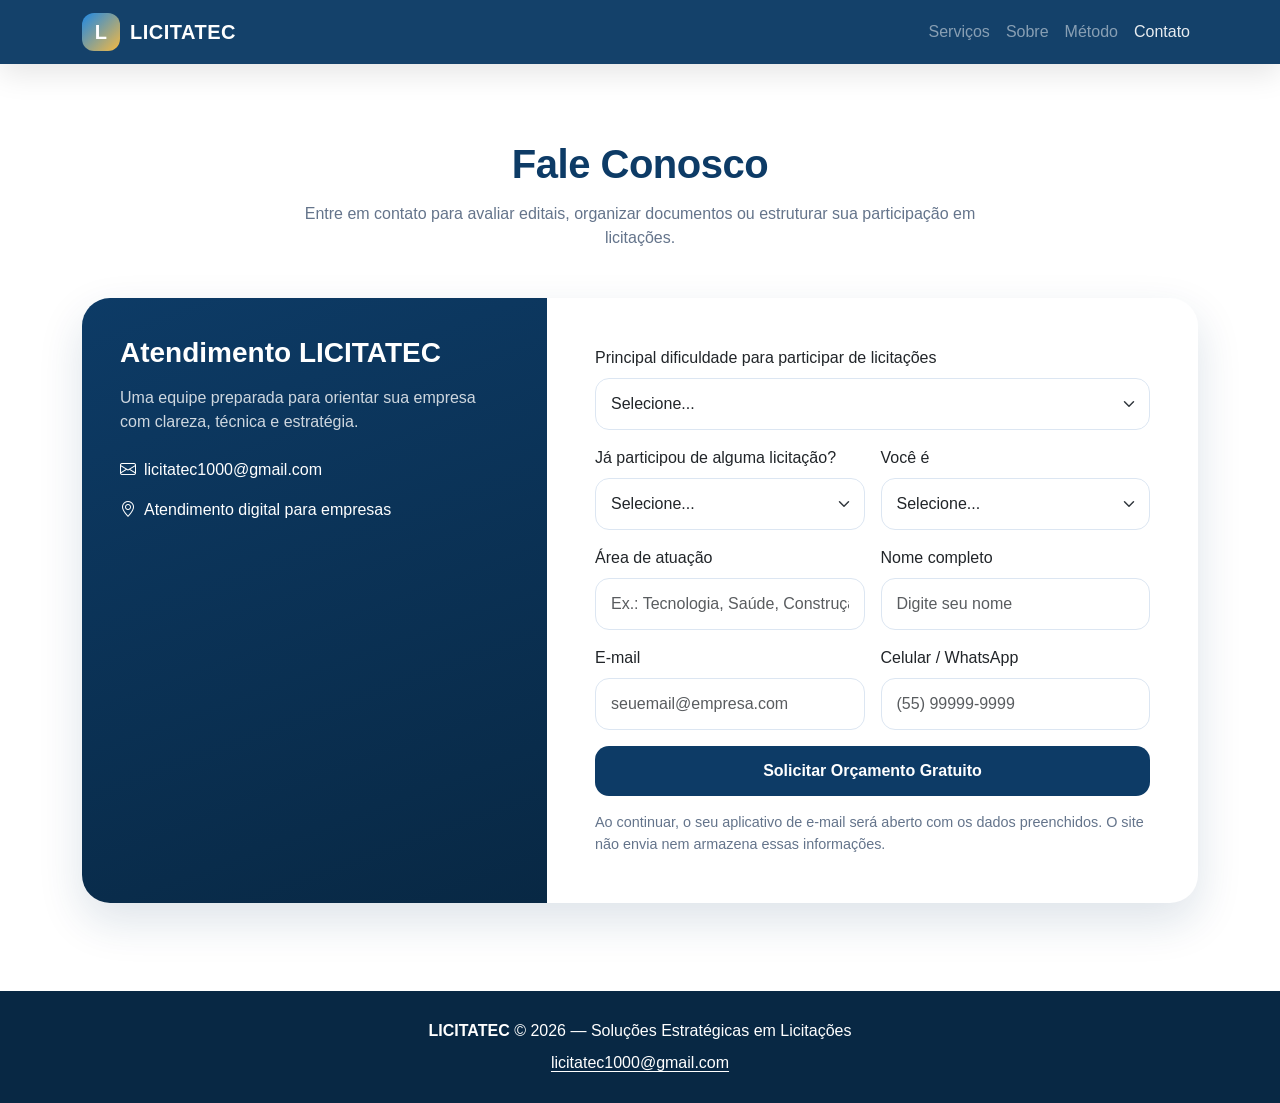
==== commit 9df17a35: "Fix typo in button text from 'Gratuita' to 'Gratuito' alterar" ====
--- a/contato.html
+++ b/contato.html
@@ -100,7 +100,7 @@
                     <input class="form-control" id="telefone" name="telefone" type="tel" autocomplete="tel" placeholder="(55) 99999-9999">
                   </div>
                   <div class="col-12">
-                    <button type="submit" class="btn btn-send w-100">Solicitar Orçamento Gratuita</button>
+                    <button type="submit" class="btn btn-send w-100">Solicitar Orçamento Gratuito</button>
                     <p class="form-note mt-3 mb-0">Ao continuar, o seu aplicativo de e-mail será aberto com os dados preenchidos. O site não envia nem armazena essas informações.</p>
                   </div>
                 </div>
